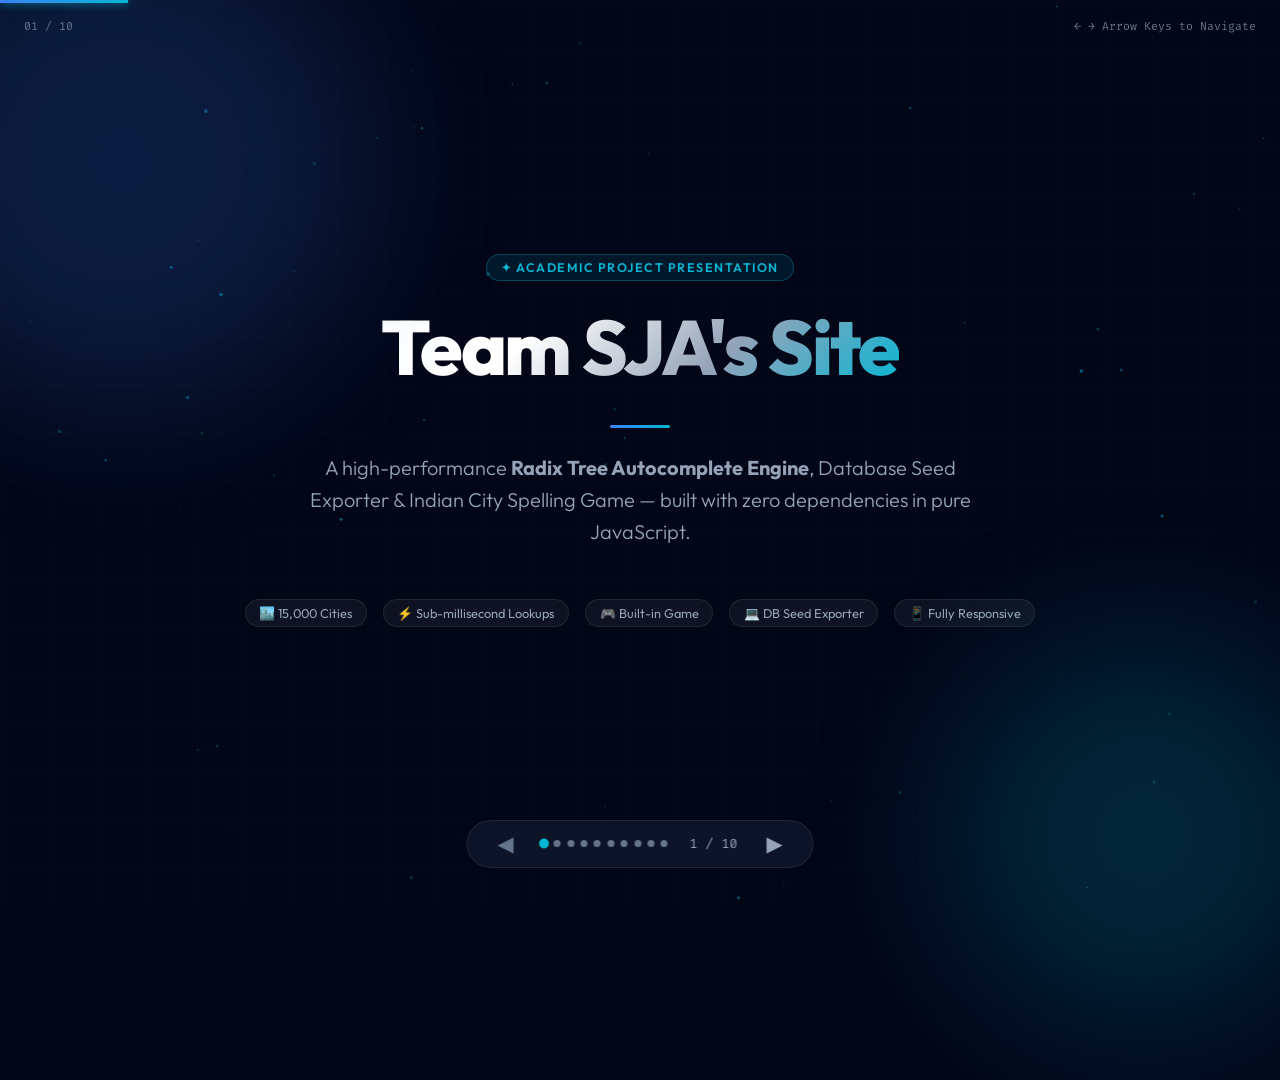
==== presentation.html @ 1df4a92c "add: presentation.html" ====
<!DOCTYPE html>
<html lang="en">
<head>
  <meta charset="UTF-8">
  <meta name="viewport" content="width=device-width, initial-scale=1.0">
  <title>Team SJA's Site — Presentation</title>
  <link href="https://fonts.googleapis.com/css2?family=Outfit:wght@300;400;500;600;700;800&family=Fira+Code:wght@400;500&display=swap" rel="stylesheet">
  <style>
    :root {
      --bg: #020617;
      --surface: rgba(15,23,42,0.8);
      --border: rgba(255,255,255,0.08);
      --cyan: #06b6d4;
      --blue: #3b82f6;
      --purple: #a855f7;
      --green: #10b981;
      --text: #f8fafc;
      --muted: #94a3b8;
      --dim: #64748b;
    }
    *, *::before, *::after { box-sizing: border-box; margin: 0; padding: 0; }

    body {
      background: var(--bg);
      font-family: 'Outfit', sans-serif;
      color: var(--text);
      height: 100vh;
      overflow: hidden;
      user-select: none;
    }

    /* ─── Background grid ─── */
    body::before {
      content: '';
      position: fixed;
      inset: 0;
      background-image:
        linear-gradient(rgba(255,255,255,0.012) 1px, transparent 1px),
        linear-gradient(90deg, rgba(255,255,255,0.012) 1px, transparent 1px);
      background-size: 48px 48px;
      z-index: 0;
      pointer-events: none;
    }

    canvas#bg { position: fixed; inset: 0; z-index: 0; pointer-events: none; }

    /* ─── Slideshow shell ─── */
    .deck {
      position: relative;
      z-index: 1;
      width: 100vw;
      height: 100vh;
      display: flex;
      flex-direction: column;
    }

    /* ─── Slide ─── */
    .slide {
      position: absolute;
      inset: 0;
      display: flex;
      flex-direction: column;
      align-items: center;
      justify-content: center;
      padding: 4rem 5vw 5rem;
      opacity: 0;
      transform: translateX(60px);
      transition: opacity 0.55s cubic-bezier(.4,0,.2,1), transform 0.55s cubic-bezier(.4,0,.2,1);
      pointer-events: none;
    }
    .slide.active {
      opacity: 1;
      transform: translateX(0);
      pointer-events: auto;
    }
    .slide.exit {
      opacity: 0;
      transform: translateX(-60px);
    }

    /* ─── Progress bar ─── */
    .progress-bar {
      position: fixed;
      top: 0; left: 0;
      height: 3px;
      background: linear-gradient(90deg, var(--blue), var(--cyan));
      transition: width 0.4s ease;
      z-index: 99;
      box-shadow: 0 0 8px var(--cyan);
    }

    /* ─── Nav ─── */
    .nav {
      position: fixed;
      bottom: 2rem;
      left: 50%;
      transform: translateX(-50%);
      display: flex;
      align-items: center;
      gap: 1.25rem;
      background: rgba(15,23,42,0.9);
      border: 1px solid var(--border);
      border-radius: 9999px;
      padding: 0.6rem 1.5rem;
      backdrop-filter: blur(12px);
      z-index: 99;
    }

    .nav button {
      background: none;
      border: none;
      color: var(--muted);
      font-size: 1.3rem;
      cursor: pointer;
      transition: color 0.2s, transform 0.15s;
      padding: 0.1rem 0.4rem;
      border-radius: 6px;
    }
    .nav button:hover { color: var(--cyan); transform: scale(1.15); }
    .nav button:disabled { color: var(--dim); cursor: default; transform: none; }

    .slide-counter {
      font-family: 'Fira Code', monospace;
      font-size: 0.82rem;
      color: var(--muted);
      min-width: 52px;
      text-align: center;
    }

    .nav .dot-row {
      display: flex;
      gap: 0.4rem;
      align-items: center;
    }
    .dot {
      width: 7px; height: 7px;
      border-radius: 50%;
      background: var(--dim);
      transition: all 0.3s;
      cursor: pointer;
    }
    .dot.active { background: var(--cyan); transform: scale(1.4); }

    /* ─── Slide keyboard hint ─── */
    .key-hint {
      position: fixed;
      top: 1.2rem;
      right: 1.5rem;
      font-size: 0.72rem;
      color: var(--dim);
      font-family: 'Fira Code', monospace;
      z-index: 99;
    }

    /* ─── Slide number badge ─── */
    .slide-badge {
      position: fixed;
      top: 1.2rem;
      left: 1.5rem;
      font-size: 0.72rem;
      color: var(--dim);
      font-family: 'Fira Code', monospace;
      z-index: 99;
    }

    /* ─────────── SLIDE CONTENT STYLES ─────────── */

    .tag {
      display: inline-flex;
      align-items: center;
      gap: 0.4rem;
      font-size: 0.78rem;
      font-weight: 600;
      text-transform: uppercase;
      letter-spacing: 0.12em;
      color: var(--cyan);
      background: rgba(6,182,212,0.1);
      border: 1px solid rgba(6,182,212,0.3);
      padding: 0.3rem 0.9rem;
      border-radius: 9999px;
      margin-bottom: 1.5rem;
    }

    h1.hero {
      font-size: clamp(2.8rem, 6vw, 5.2rem);
      font-weight: 800;
      text-align: center;
      line-height: 1.1;
      background: linear-gradient(135deg, #fff 30%, var(--muted) 65%, var(--cyan) 100%);
      -webkit-background-clip: text;
      -webkit-text-fill-color: transparent;
      letter-spacing: -0.03em;
      margin-bottom: 1.25rem;
    }

    h2.slide-title {
      font-size: clamp(1.9rem, 4vw, 3rem);
      font-weight: 700;
      text-align: center;
      margin-bottom: 0.6rem;
      background: linear-gradient(135deg, #fff 40%, var(--cyan));
      -webkit-background-clip: text;
      -webkit-text-fill-color: transparent;
    }

    .subtitle {
      font-size: clamp(1rem, 2vw, 1.25rem);
      color: var(--muted);
      text-align: center;
      max-width: 680px;
      line-height: 1.6;
      font-weight: 300;
      margin-bottom: 2.5rem;
    }

    /* ─── Card grid ─── */
    .card-grid {
      display: grid;
      grid-template-columns: repeat(auto-fit, minmax(220px, 1fr));
      gap: 1.25rem;
      width: 100%;
      max-width: 960px;
    }

    .card {
      background: var(--surface);
      border: 1px solid var(--border);
      border-radius: 16px;
      padding: 1.5rem;
      backdrop-filter: blur(12px);
      transition: border-color 0.3s, transform 0.3s;
    }
    .card:hover { border-color: rgba(6,182,212,0.35); transform: translateY(-4px); }

    .card-icon { font-size: 2rem; margin-bottom: 0.75rem; }
    .card h3 { font-size: 1.05rem; font-weight: 600; margin-bottom: 0.4rem; color: var(--text); }
    .card p { font-size: 0.87rem; color: var(--muted); line-height: 1.55; }

    /* ─── Metrics row ─── */
    .metrics-row {
      display: flex;
      gap: 1.25rem;
      flex-wrap: wrap;
      justify-content: center;
      max-width: 900px;
      margin-top: 0.5rem;
    }

    .metric {
      background: var(--surface);
      border: 1px solid var(--border);
      border-radius: 14px;
      padding: 1.2rem 1.75rem;
      text-align: center;
      backdrop-filter: blur(10px);
      min-width: 140px;
    }
    .metric .val {
      font-size: 2rem;
      font-weight: 700;
      background: linear-gradient(135deg, var(--cyan), var(--blue));
      -webkit-background-clip: text;
      -webkit-text-fill-color: transparent;
    }
    .metric .lbl { font-size: 0.8rem; color: var(--muted); margin-top: 0.2rem; }

    /* ─── Code block ─── */
    pre.code-block {
      background: rgba(2,6,23,0.95);
      border: 1px solid rgba(6,182,212,0.2);
      border-radius: 12px;
      padding: 1.5rem 1.75rem;
      font-family: 'Fira Code', monospace;
      font-size: 0.88rem;
      color: #a5f3fc;
      line-height: 1.7;
      text-align: left;
      max-width: 700px;
      width: 100%;
      overflow: hidden;
    }

    /* ─── Comparison table ─── */
    .cmp-table {
      border-collapse: collapse;
      width: 100%;
      max-width: 760px;
      font-size: 0.92rem;
    }
    .cmp-table th, .cmp-table td {
      padding: 0.85rem 1.1rem;
      border-bottom: 1px solid var(--border);
      text-align: left;
    }
    .cmp-table th {
      font-weight: 600;
      color: var(--text);
      background: rgba(15,23,42,0.6);
    }
    .cmp-table td { color: var(--muted); }
    .cmp-table td.good { color: var(--green); font-weight: 600; }
    .cmp-table tr:hover td { background: rgba(255,255,255,0.02); }

    /* ─── Step list ─── */
    .step-list {
      display: flex;
      flex-direction: column;
      gap: 1rem;
      max-width: 720px;
      width: 100%;
      text-align: left;
    }
    .step {
      display: flex;
      gap: 1.1rem;
      align-items: flex-start;
      background: var(--surface);
      border: 1px solid var(--border);
      border-radius: 12px;
      padding: 1rem 1.25rem;
      backdrop-filter: blur(8px);
    }
    .step-num {
      width: 30px; height: 30px;
      background: linear-gradient(135deg, var(--blue), var(--cyan));
      border-radius: 50%;
      display: flex; align-items: center; justify-content: center;
      font-weight: 700; font-size: 0.85rem;
      flex-shrink: 0;
    }
    .step-body h4 { font-size: 0.95rem; font-weight: 600; margin-bottom: 0.2rem; }
    .step-body p { font-size: 0.84rem; color: var(--muted); line-height: 1.5; }

    /* ─── Feature highlight ─── */
    .feature-row {
      display: flex;
      gap: 1.5rem;
      max-width: 980px;
      width: 100%;
      flex-wrap: wrap;
      justify-content: center;
    }
    .feat {
      flex: 1;
      min-width: 200px;
      background: var(--surface);
      border: 1px solid var(--border);
      border-radius: 14px;
      padding: 1.5rem;
      backdrop-filter: blur(10px);
      text-align: left;
      transition: border-color 0.3s;
    }
    .feat:hover { border-color: rgba(168,85,247,0.4); }
    .feat .feat-icon { font-size: 1.75rem; margin-bottom: 0.6rem; }
    .feat h3 { font-size: 1rem; font-weight: 600; margin-bottom: 0.5rem; color: var(--cyan); }
    .feat ul { list-style: none; padding: 0; }
    .feat ul li { font-size: 0.84rem; color: var(--muted); padding: 0.2rem 0; }
    .feat ul li::before { content: '→ '; color: var(--cyan); }

    /* ─── Thank you slide ─── */
    .glow-circle {
      position: absolute;
      border-radius: 50%;
      filter: blur(80px);
      opacity: 0.18;
      pointer-events: none;
    }

    .link-badge {
      display: inline-flex;
      align-items: center;
      gap: 0.6rem;
      background: rgba(6,182,212,0.1);
      border: 1px solid rgba(6,182,212,0.4);
      border-radius: 9999px;
      padding: 0.5rem 1.25rem;
      font-family: 'Fira Code', monospace;
      font-size: 0.9rem;
      color: var(--cyan);
      margin-top: 0.5rem;
      text-decoration: none;
      transition: background 0.2s;
    }
    .link-badge:hover { background: rgba(6,182,212,0.2); }

    .divider {
      width: 60px;
      height: 3px;
      background: linear-gradient(90deg, var(--blue), var(--cyan));
      border-radius: 9999px;
      margin: 1rem auto 1.5rem;
    }

    .pill {
      display: inline-flex;
      align-items: center;
      gap: 0.4rem;
      background: rgba(255,255,255,0.05);
      border: 1px solid var(--border);
      border-radius: 9999px;
      padding: 0.3rem 0.85rem;
      font-size: 0.8rem;
      color: var(--muted);
      margin: 0.2rem;
    }

    /* ─── Trie visual ─── */
    .trie-compare {
      display: grid;
      grid-template-columns: 1fr 1fr;
      gap: 1.5rem;
      max-width: 820px;
      width: 100%;
    }
    .trie-box {
      background: var(--surface);
      border: 1px solid var(--border);
      border-radius: 14px;
      padding: 1.25rem;
      font-family: 'Fira Code', monospace;
      font-size: 0.8rem;
      color: var(--muted);
      line-height: 1.8;
    }
    .trie-box.radix { border-color: rgba(6,182,212,0.35); }
    .trie-box h4 { font-family: 'Outfit', sans-serif; font-size: 0.88rem; font-weight: 600; color: var(--text); margin-bottom: 0.6rem; display: flex; align-items: center; gap: 0.5rem; }
    .badge-red { background: rgba(239,68,68,0.15); color: #f87171; border: 1px solid rgba(239,68,68,0.3); border-radius: 6px; padding: 0.1rem 0.5rem; font-size: 0.72rem; }
    .badge-green { background: rgba(16,185,129,0.15); color: #34d399; border: 1px solid rgba(16,185,129,0.3); border-radius: 6px; padding: 0.1rem 0.5rem; font-size: 0.72rem; }

    @media (max-width: 640px) {
      .trie-compare { grid-template-columns: 1fr; }
      .card-grid { grid-template-columns: 1fr; }
    }
  </style>
</head>
<body>

<canvas id="bg"></canvas>
<div class="progress-bar" id="progress"></div>
<div class="slide-badge" id="slideBadge">01 / 10</div>
<div class="key-hint">← → Arrow Keys to Navigate</div>

<div class="deck" id="deck">

  <!-- ══════════════════════ SLIDE 1: TITLE ══════════════════════ -->
  <div class="slide active" id="s1">
    <div class="glow-circle" style="width:500px;height:500px;background:var(--blue);top:-10%;left:-10%;"></div>
    <div class="glow-circle" style="width:400px;height:400px;background:var(--cyan);bottom:-15%;right:-5%;"></div>
    <div class="tag">✦ Academic Project Presentation</div>
    <h1 class="hero">Team SJA's Site</h1>
    <div class="divider"></div>
    <p class="subtitle">A high-performance <strong>Radix Tree Autocomplete Engine</strong>, Database Seed Exporter & Indian City Spelling Game — built with zero dependencies in pure JavaScript.</p>
    <div style="display:flex;gap:0.6rem;flex-wrap:wrap;justify-content:center;margin-top:0.5rem;">
      <span class="pill">🏙️ 15,000 Cities</span>
      <span class="pill">⚡ Sub-millisecond Lookups</span>
      <span class="pill">🎮 Built-in Game</span>
      <span class="pill">💻 DB Seed Exporter</span>
      <span class="pill">📱 Fully Responsive</span>
    </div>
  </div>

  <!-- ══════════════════════ SLIDE 2: OVERVIEW ══════════════════════ -->
  <div class="slide" id="s2">
    <div class="tag">📋 Overview</div>
    <h2 class="slide-title">What is Team SJA's Site?</h2>
    <p class="subtitle">A multi-purpose developer hub combining a search engine, a utility tool, and a game — all powered by the same Radix Tree data structure.</p>
    <div class="card-grid">
      <div class="card">
        <div class="card-icon">🔍</div>
        <h3>Autocomplete Engine</h3>
        <p>Instantly search 15,000 Indian cities using a custom Radix Tree with a live interactive visualizer.</p>
      </div>
      <div class="card">
        <div class="card-icon">💻</div>
        <h3>Database Seed Exporter</h3>
        <p>Generate ready-to-use JSON, SQL (PostgreSQL/MySQL), or CSV database seed files in seconds.</p>
      </div>
      <div class="card">
        <div class="card-icon">🎮</div>
        <h3>Geoguess Spelling Game</h3>
        <p>Unscramble Indian city names with clue reveals, autocomplete hints, and persistent scoring.</p>
      </div>
      <div class="card">
        <div class="card-icon">📊</div>
        <h3>Live Benchmarks</h3>
        <p>Real-time lookup speed metrics, 10,000-query stress tests, and Radix vs Standard Trie comparisons.</p>
      </div>
    </div>
  </div>

  <!-- ══════════════════════ SLIDE 3: RADIX TREE ══════════════════════ -->
  <div class="slide" id="s3">
    <div class="tag">🧠 Core Technology</div>
    <h2 class="slide-title">What is a Radix Tree?</h2>
    <p class="subtitle">A <strong>Radix Tree</strong> (Compressed Trie) stores strings by merging chains of single-child nodes into compact edge labels — dramatically reducing memory and improving cache performance.</p>
    <div class="trie-compare">
      <div class="trie-box">
        <h4>Standard Trie <span class="badge-red">Uncompressed</span></h4>
        root → m → u → m → [end]<br>
        &nbsp;&nbsp;&nbsp;&nbsp;&nbsp;&nbsp;&nbsp;&nbsp;&nbsp;&nbsp;&nbsp;&nbsp;&nbsp;&nbsp;→ b → a → i → [end]<br>
        &nbsp;&nbsp;&nbsp;&nbsp;&nbsp;&nbsp;&nbsp;&nbsp;&nbsp;&nbsp;&nbsp;&nbsp;&nbsp;&nbsp;→ b → l → e → [end]<br><br>
        <span style="color:#f87171;">⚠ 12 nodes for 3 words</span>
      </div>
      <div class="trie-box radix">
        <h4>Radix Tree <span class="badge-green">Compressed</span></h4>
        root → "mum" → [end]<br>
        &nbsp;&nbsp;&nbsp;&nbsp;&nbsp;&nbsp;&nbsp;&nbsp;&nbsp;&nbsp;&nbsp;→ "bai" → [end]<br>
        &nbsp;&nbsp;&nbsp;&nbsp;&nbsp;&nbsp;&nbsp;&nbsp;&nbsp;&nbsp;&nbsp;→ "ble" → [end]<br><br>
        <span style="color:#34d399;">✅ 4 nodes — 70% fewer!</span>
      </div>
    </div>
    <p style="font-size:0.85rem;color:var(--dim);margin-top:1.25rem;">Search complexity remains O(L) — same speed, far less memory.</p>
  </div>

  <!-- ══════════════════════ SLIDE 4: ENGINE TAB ══════════════════════ -->
  <div class="slide" id="s4">
    <div class="tag">🔍 Tab 1</div>
    <h2 class="slide-title">Autocomplete Engine</h2>
    <p class="subtitle">Type a prefix and instantly get matching Indian cities — with a live animated tree showing exactly how the search traverses the Radix Tree.</p>
    <div class="feature-row">
      <div class="feat">
        <div class="feat-icon">⚡</div>
        <h3>Instant Search</h3>
        <ul>
          <li>15,000 city dataset</li>
          <li>Sub-millisecond DFS lookups</li>
          <li>Top 10 suggestions shown</li>
          <li>Prefix highlighting in results</li>
        </ul>
      </div>
      <div class="feat">
        <div class="feat-icon">📈</div>
        <h3>Benchmarking</h3>
        <ul>
          <li>Live speed bar (5ms limit)</li>
          <li>Exact microsecond timing</li>
          <li>10,000-query stress test</li>
          <li>ops/second throughput</li>
        </ul>
      </div>
      <div class="feat">
        <div class="feat-icon">🌿</div>
        <h3>Tree Visualizer</h3>
        <ul>
          <li>Drag & zoom SVG canvas</li>
          <li>Playground: insert words live</li>
          <li>Search: trace query path</li>
          <li>Animated edge compression</li>
        </ul>
      </div>
    </div>
  </div>

  <!-- ══════════════════════ SLIDE 5: EXPORTER ══════════════════════ -->
  <div class="slide" id="s5">
    <div class="tag">💻 Tab 2</div>
    <h2 class="slide-title">Database Seed Exporter</h2>
    <p class="subtitle">A developer utility to generate production-ready database seeding scripts for Indian city data — filter, format, and export in seconds.</p>
    <div class="step-list">
      <div class="step">
        <div class="step-num">1</div>
        <div class="step-body">
          <h4>Search & Add Cities</h4>
          <p>Use the autocomplete search to manually add specific cities to your seed basket.</p>
        </div>
      </div>
      <div class="step">
        <div class="step-num">2</div>
        <div class="step-body">
          <h4>Apply Filters</h4>
          <p>Filter by State (e.g. Maharashtra) or naming suffix (e.g. cities ending in <code style="color:var(--cyan)">pur</code>, <code style="color:var(--cyan)">abad</code>).</p>
        </div>
      </div>
      <div class="step">
        <div class="step-num">3</div>
        <div class="step-body">
          <h4>Choose Output Format</h4>
          <p>Pick from JSON Array, PostgreSQL INSERT, MySQL INSERT, or CSV — with schema auto-generated.</p>
        </div>
      </div>
      <div class="step">
        <div class="step-num">4</div>
        <div class="step-body">
          <h4>Copy or Download</h4>
          <p>One-click copy to clipboard or download as a file — ready to paste into your project.</p>
        </div>
      </div>
    </div>
  </div>

  <!-- ══════════════════════ SLIDE 6: GAME ══════════════════════ -->
  <div class="slide" id="s6">
    <div class="tag">🎮 Tab 3</div>
    <h2 class="slide-title">Geoguess Spelling Game</h2>
    <p class="subtitle">An interactive game where players unscramble the names of Indian cities — with progressive clues, autocomplete assistance, and streak-based scoring.</p>
    <div class="card-grid" style="max-width:780px;">
      <div class="card" style="border-color:rgba(168,85,247,0.35);">
        <div class="card-icon">🔀</div>
        <h3>Scrambled City Name</h3>
        <p>A random Indian city name is shown in scrambled letters. Figure out what city it is!</p>
      </div>
      <div class="card" style="border-color:rgba(168,85,247,0.35);">
        <div class="card-icon">💡</div>
        <h3>Progressive Clues</h3>
        <p>Reveal clues one at a time: word length → third letter → last letter. Each clue costs points.</p>
      </div>
      <div class="card" style="border-color:rgba(168,85,247,0.35);">
        <div class="card-icon">🔍</div>
        <h3>Autocomplete Hints</h3>
        <p>Use the search box to find valid city names as spelling hints from the 15,000 city database.</p>
      </div>
      <div class="card" style="border-color:rgba(168,85,247,0.35);">
        <div class="card-icon">🏆</div>
        <h3>Persistent Scoring</h3>
        <p>Score, streak & best streak saved locally — come back to beat your own record!</p>
      </div>
    </div>
  </div>

  <!-- ══════════════════════ SLIDE 7: METRICS ══════════════════════ -->
  <div class="slide" id="s7">
    <div class="tag">📊 Performance Metrics</div>
    <h2 class="slide-title">By the Numbers</h2>
    <p class="subtitle">Real performance benchmarks from the live engine running in the browser.</p>
    <div class="metrics-row">
      <div class="metric"><div class="val">15,000</div><div class="lbl">Indian Cities</div></div>
      <div class="metric"><div class="val">&lt; 1ms</div><div class="lbl">Avg Lookup Speed</div></div>
      <div class="metric"><div class="val">~70%</div><div class="lbl">Node Reduction</div></div>
      <div class="metric"><div class="val">500K+</div><div class="lbl">Ops / Second</div></div>
      <div class="metric"><div class="val">0</div><div class="lbl">Dependencies</div></div>
    </div>
    <div style="margin-top:2rem;width:100%;max-width:760px;">
      <table class="cmp-table">
        <thead>
          <tr><th>Metric</th><th>Standard Trie</th><th>Radix Tree</th><th>Improvement</th></tr>
        </thead>
        <tbody>
          <tr><td>Total Nodes</td><td>~95,000</td><td>~28,000</td><td class="good">70% fewer</td></tr>
          <tr><td>Search Complexity</td><td>O(L) — char steps</td><td>O(L) — edge steps</td><td class="good">Higher cache locality</td></tr>
          <tr><td>Memory Layout</td><td>Sparse char maps</td><td>Compressed edges</td><td class="good">~3× compaction</td></tr>
        </tbody>
      </table>
    </div>
  </div>

  <!-- ══════════════════════ SLIDE 8: DATASET ══════════════════════ -->
  <div class="slide" id="s8">
    <div class="tag">🗄️ Dataset Pipeline</div>
    <h2 class="slide-title">How the City Database Was Built</h2>
    <p class="subtitle">The 15,000-city dataset was prepared from the raw <strong>GeoNames</strong> geographical database for India.</p>
    <div class="step-list">
      <div class="step">
        <div class="step-num">1</div>
        <div class="step-body">
          <h4>Download & Extract</h4>
          <p>Fetched <code style="color:var(--cyan)">IN.zip</code> from GeoNames containing all Indian geographical features in <code style="color:var(--cyan)">IN.txt</code>.</p>
        </div>
      </div>
      <div class="step">
        <div class="step-num">2</div>
        <div class="step-body">
          <h4>Populated Place Filtering</h4>
          <p>Kept only Class <code style="color:var(--cyan)">P</code> records (cities & towns). Removed lakes, monuments, and administrative regions.</p>
        </div>
      </div>
      <div class="step">
        <div class="step-num">3</div>
        <div class="step-body">
          <h4>Heuristic Sorting</h4>
          <p>Prioritized state and national capitals first, then sorted remaining cities by descending census population.</p>
        </div>
      </div>
      <div class="step">
        <div class="step-num">4</div>
        <div class="step-body">
          <h4>Clean & Deduplicate</h4>
          <p>Normalized to lowercase, collapsed spaces, removed punctuation, extracted top 15,000 unique city names.</p>
        </div>
      </div>
    </div>
  </div>

  <!-- ══════════════════════ SLIDE 9: TECH STACK ══════════════════════ -->
  <div class="slide" id="s9">
    <div class="tag">🛠️ Tech Stack</div>
    <h2 class="slide-title">Built With Zero Dependencies</h2>
    <p class="subtitle">The entire site runs on pure browser-native technologies — no frameworks, no build tools, no libraries.</p>
    <pre class="code-block">team-sja/
├── index.html    ← Structure: 3-tab SPA layout
├── index.css     ← Glassmorphism dark UI, responsive
├── app.js        ← All logic: autocomplete, game, exporter
│                    Web Audio synthesizer, canvas particles
│                    SVG tree renderer, benchmark engine
├── trie.js       ← RadixTrie + StandardTrie implementations
│                    insert(), search(), autocomplete()
│                    exportToJSON(), exportSubtreeToJSON()
└── cities.js     ← 15,000 GeoNames Indian cities (208 KB)</pre>
    <div style="display:flex;gap:0.6rem;flex-wrap:wrap;justify-content:center;margin-top:1.25rem;">
      <span class="pill">HTML5 Semantic</span>
      <span class="pill">Vanilla CSS</span>
      <span class="pill">ES6+ JavaScript</span>
      <span class="pill">Web Audio API</span>
      <span class="pill">Canvas API</span>
      <span class="pill">SVG DOM</span>
      <span class="pill">localStorage</span>
      <span class="pill">GitHub Pages</span>
    </div>
  </div>

  <!-- ══════════════════════ SLIDE 10: THANK YOU ══════════════════════ -->
  <div class="slide" id="s10">
    <div class="glow-circle" style="width:500px;height:500px;background:var(--purple);top:-15%;right:-10%;"></div>
    <div class="glow-circle" style="width:400px;height:400px;background:var(--cyan);bottom:-20%;left:-5%;"></div>
    <div class="tag">🎉 Thank You</div>
    <h1 class="hero" style="font-size:clamp(2.2rem,5vw,4rem);">Team SJA's Site</h1>
    <div class="divider"></div>
    <p class="subtitle">Built with ❤️ using pure JavaScript — no frameworks, no dependencies, just raw data structures and browser APIs.</p>
    <a class="link-badge" href="https://iamhardikarora321-wq.github.io/team-sja" target="_blank">
      🌐 iamhardikarora321-wq.github.io/team-sja
    </a>
    <div style="margin-top:2rem;display:flex;gap:0.6rem;flex-wrap:wrap;justify-content:center;">
      <span class="pill">👥 Team SJA</span>
      <span class="pill">🏙️ 15,000 Indian Cities</span>
      <span class="pill">⚡ Radix Tree Engine</span>
      <span class="pill">🎮 Spelling Game</span>
      <span class="pill">💻 DB Seed Exporter</span>
    </div>
    <p style="margin-top:2rem;font-size:0.82rem;color:var(--dim);">Press ← to go back · Press F for fullscreen</p>
  </div>

</div>

<!-- ─── Navigation ─── -->
<div class="nav">
  <button id="prevBtn" onclick="changeSlide(-1)" disabled>◀</button>
  <div class="dot-row" id="dots"></div>
  <span class="slide-counter" id="counter">1 / 10</span>
  <button id="nextBtn" onclick="changeSlide(1)">▶</button>
</div>

<script>
  const TOTAL = 10;
  let current = 0;

  const slides = document.querySelectorAll('.slide');
  const progress = document.getElementById('progress');
  const counter = document.getElementById('counter');
  const badge = document.getElementById('slideBadge');
  const dotsContainer = document.getElementById('dots');
  const prevBtn = document.getElementById('prevBtn');
  const nextBtn = document.getElementById('nextBtn');

  // Build dots
  for (let i = 0; i < TOTAL; i++) {
    const d = document.createElement('div');
    d.className = 'dot' + (i === 0 ? ' active' : '');
    d.onclick = () => goTo(i);
    dotsContainer.appendChild(d);
  }

  function goTo(n) {
    if (n < 0 || n >= TOTAL || n === current) return;
    slides[current].classList.remove('active');
    slides[current].classList.add('exit');
    setTimeout(() => slides[current - (n > current ? 0 : 0)].classList.remove('exit'), 600);

    const prev = current;
    current = n;
    slides[prev].classList.remove('active');
    setTimeout(() => slides[prev].classList.remove('exit'), 600);
    slides[current].classList.add('active');

    updateUI();
  }

  function changeSlide(dir) { goTo(current + dir); }

  function updateUI() {
    const pct = ((current + 1) / TOTAL) * 100;
    progress.style.width = pct + '%';
    counter.textContent = `${current + 1} / ${TOTAL}`;
    badge.textContent = String(current + 1).padStart(2, '0') + ' / ' + String(TOTAL).padStart(2, '0');
    prevBtn.disabled = current === 0;
    nextBtn.disabled = current === TOTAL - 1;
    document.querySelectorAll('.dot').forEach((d, i) => d.classList.toggle('active', i === current));
  }

  // Keyboard navigation
  document.addEventListener('keydown', e => {
    if (e.key === 'ArrowRight' || e.key === 'ArrowDown' || e.key === ' ') { e.preventDefault(); changeSlide(1); }
    if (e.key === 'ArrowLeft' || e.key === 'ArrowUp') { e.preventDefault(); changeSlide(-1); }
    if (e.key === 'f' || e.key === 'F') document.documentElement.requestFullscreen?.();
    if (e.key === 'Home') goTo(0);
    if (e.key === 'End') goTo(TOTAL - 1);
  });

  // Touch/swipe
  let touchX = 0;
  document.addEventListener('touchstart', e => { touchX = e.touches[0].clientX; });
  document.addEventListener('touchend', e => {
    const dx = e.changedTouches[0].clientX - touchX;
    if (Math.abs(dx) > 50) changeSlide(dx < 0 ? 1 : -1);
  });

  updateUI();

  // ─── Particle canvas ───
  const canvas = document.getElementById('bg');
  const ctx = canvas.getContext('2d');
  let W, H, pts = [];

  function resize() {
    W = canvas.width = window.innerWidth;
    H = canvas.height = window.innerHeight;
  }
  resize();
  window.addEventListener('resize', resize);

  for (let i = 0; i < 60; i++) {
    pts.push({
      x: Math.random() * W, y: Math.random() * H,
      vx: (Math.random() - 0.5) * 0.3,
      vy: (Math.random() - 0.5) * 0.3,
      r: Math.random() * 1.5 + 0.4,
      a: Math.random() * 0.4 + 0.1
    });
  }

  function draw() {
    ctx.clearRect(0, 0, W, H);
    pts.forEach(p => {
      p.x += p.vx; p.y += p.vy;
      if (p.x < 0) p.x = W; if (p.x > W) p.x = 0;
      if (p.y < 0) p.y = H; if (p.y > H) p.y = 0;
      ctx.beginPath();
      ctx.arc(p.x, p.y, p.r, 0, Math.PI * 2);
      ctx.fillStyle = `rgba(6,182,212,${p.a})`;
      ctx.fill();
    });
    // Draw faint connection lines between nearby particles
    for (let i = 0; i < pts.length; i++) {
      for (let j = i + 1; j < pts.length; j++) {
        const dx = pts[i].x - pts[j].x, dy = pts[i].y - pts[j].y;
        const dist = Math.sqrt(dx * dx + dy * dy);
        if (dist < 120) {
          ctx.beginPath();
          ctx.moveTo(pts[i].x, pts[i].y);
          ctx.lineTo(pts[j].x, pts[j].y);
          ctx.strokeStyle = `rgba(6,182,212,${0.06 * (1 - dist / 120)})`;
          ctx.lineWidth = 0.6;
          ctx.stroke();
        }
      }
    }
    requestAnimationFrame(draw);
  }
  draw();
</script>
</body>
</html>
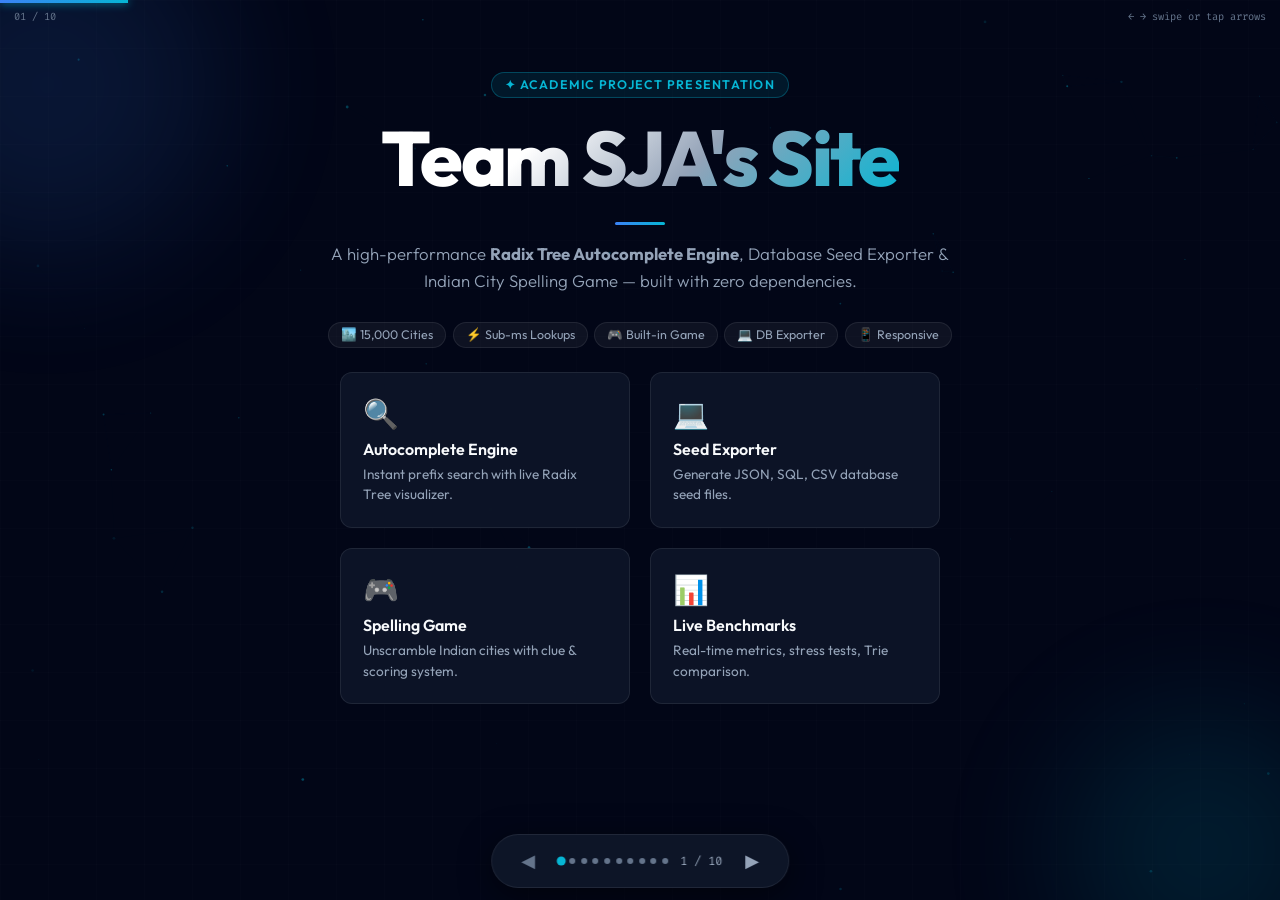
==== commit 84148527: "update: presentation.html with mobile responsiveness" ====
--- a/presentation.html
+++ b/presentation.html
@@ -2,13 +2,15 @@
 <html lang="en">
 <head>
   <meta charset="UTF-8">
-  <meta name="viewport" content="width=device-width, initial-scale=1.0">
+  <meta name="viewport" content="width=device-width, initial-scale=1.0, viewport-fit=cover">
+  <meta name="theme-color" content="#020617">
   <title>Team SJA's Site — Presentation</title>
   <link href="https://fonts.googleapis.com/css2?family=Outfit:wght@300;400;500;600;700;800&family=Fira+Code:wght@400;500&display=swap" rel="stylesheet">
   <style>
     :root {
       --bg: #020617;
-      --surface: rgba(15,23,42,0.8);
+      --surface: rgba(15,23,42,0.85);
+      --surface2: rgba(30,41,59,0.9);
       --border: rgba(255,255,255,0.08);
       --cyan: #06b6d4;
       --blue: #3b82f6;
@@ -20,16 +22,18 @@
     }
     *, *::before, *::after { box-sizing: border-box; margin: 0; padding: 0; }
 
+    html, body {
+      height: 100%;
+      overflow: hidden;
+      touch-action: pan-y;
+    }
+
     body {
       background: var(--bg);
       font-family: 'Outfit', sans-serif;
       color: var(--text);
-      height: 100vh;
-      overflow: hidden;
-      user-select: none;
-    }
-
-    /* ─── Background grid ─── */
+    }
+
     body::before {
       content: '';
       position: fixed;
@@ -44,29 +48,58 @@
 
     canvas#bg { position: fixed; inset: 0; z-index: 0; pointer-events: none; }
 
-    /* ─── Slideshow shell ─── */
+    /* ── Progress bar ── */
+    .progress-bar {
+      position: fixed;
+      top: 0; left: 0;
+      height: 3px;
+      background: linear-gradient(90deg, var(--blue), var(--cyan));
+      transition: width 0.4s ease;
+      z-index: 200;
+      box-shadow: 0 0 8px var(--cyan);
+    }
+
+    /* ── Slide counter ── */
+    .slide-badge {
+      position: fixed;
+      top: 10px; left: 14px;
+      font-size: 0.65rem;
+      color: var(--dim);
+      font-family: 'Fira Code', monospace;
+      z-index: 200;
+    }
+    .key-hint {
+      position: fixed;
+      top: 10px; right: 14px;
+      font-size: 0.65rem;
+      color: var(--dim);
+      font-family: 'Fira Code', monospace;
+      z-index: 200;
+    }
+    @media (max-width: 500px) { .key-hint { display: none; } }
+
+    /* ── Deck & Slides ── */
     .deck {
       position: relative;
       z-index: 1;
       width: 100vw;
       height: 100vh;
-      display: flex;
-      flex-direction: column;
-    }
-
-    /* ─── Slide ─── */
+    }
+
     .slide {
       position: absolute;
       inset: 0;
       display: flex;
       flex-direction: column;
       align-items: center;
-      justify-content: center;
-      padding: 4rem 5vw 5rem;
+      justify-content: flex-start;
+      padding: clamp(3rem, 8vh, 5rem) clamp(1rem, 5vw, 4rem) clamp(4rem, 9vh, 6rem);
+      overflow-y: auto;
       opacity: 0;
       transform: translateX(60px);
-      transition: opacity 0.55s cubic-bezier(.4,0,.2,1), transform 0.55s cubic-bezier(.4,0,.2,1);
+      transition: opacity 0.5s cubic-bezier(.4,0,.2,1), transform 0.5s cubic-bezier(.4,0,.2,1);
       pointer-events: none;
+      -webkit-overflow-scrolling: touch;
     }
     .slide.active {
       opacity: 1;
@@ -76,361 +109,322 @@
     .slide.exit {
       opacity: 0;
       transform: translateX(-60px);
-    }
-
-    /* ─── Progress bar ─── */
-    .progress-bar {
-      position: fixed;
-      top: 0; left: 0;
-      height: 3px;
-      background: linear-gradient(90deg, var(--blue), var(--cyan));
-      transition: width 0.4s ease;
-      z-index: 99;
-      box-shadow: 0 0 8px var(--cyan);
-    }
-
-    /* ─── Nav ─── */
+      pointer-events: none;
+    }
+
+    /* ── Nav ── */
     .nav {
       position: fixed;
-      bottom: 2rem;
+      bottom: env(safe-area-inset-bottom, 1rem);
+      bottom: max(env(safe-area-inset-bottom), 12px);
       left: 50%;
       transform: translateX(-50%);
       display: flex;
       align-items: center;
-      gap: 1.25rem;
-      background: rgba(15,23,42,0.9);
+      gap: 0.75rem;
+      background: rgba(15,23,42,0.92);
       border: 1px solid var(--border);
       border-radius: 9999px;
-      padding: 0.6rem 1.5rem;
-      backdrop-filter: blur(12px);
-      z-index: 99;
-    }
-
+      padding: 0.5rem 1.1rem;
+      backdrop-filter: blur(16px);
+      z-index: 200;
+      box-shadow: 0 8px 32px rgba(0,0,0,0.5);
+    }
     .nav button {
       background: none;
       border: none;
       color: var(--muted);
-      font-size: 1.3rem;
+      font-size: 1.1rem;
       cursor: pointer;
+      padding: 0.25rem 0.5rem;
+      border-radius: 6px;
       transition: color 0.2s, transform 0.15s;
-      padding: 0.1rem 0.4rem;
-      border-radius: 6px;
+      min-width: 36px; min-height: 36px;
     }
     .nav button:hover { color: var(--cyan); transform: scale(1.15); }
-    .nav button:disabled { color: var(--dim); cursor: default; transform: none; }
-
+    .nav button:disabled { color: var(--dim); transform: none; }
     .slide-counter {
       font-family: 'Fira Code', monospace;
-      font-size: 0.82rem;
+      font-size: 0.75rem;
       color: var(--muted);
-      min-width: 52px;
+      min-width: 40px;
       text-align: center;
     }
-
-    .nav .dot-row {
-      display: flex;
-      gap: 0.4rem;
-      align-items: center;
-    }
+    .dot-row { display: flex; gap: 0.35rem; align-items: center; }
     .dot {
-      width: 7px; height: 7px;
+      width: 6px; height: 6px;
       border-radius: 50%;
       background: var(--dim);
       transition: all 0.3s;
       cursor: pointer;
     }
-    .dot.active { background: var(--cyan); transform: scale(1.4); }
-
-    /* ─── Slide keyboard hint ─── */
-    .key-hint {
-      position: fixed;
-      top: 1.2rem;
-      right: 1.5rem;
-      font-size: 0.72rem;
-      color: var(--dim);
-      font-family: 'Fira Code', monospace;
-      z-index: 99;
-    }
-
-    /* ─── Slide number badge ─── */
-    .slide-badge {
-      position: fixed;
-      top: 1.2rem;
-      left: 1.5rem;
-      font-size: 0.72rem;
-      color: var(--dim);
-      font-family: 'Fira Code', monospace;
-      z-index: 99;
-    }
-
-    /* ─────────── SLIDE CONTENT STYLES ─────────── */
+    .dot.active { background: var(--cyan); transform: scale(1.5); }
+    @media (max-width: 420px) { .dot { display: none; } .dot:nth-child(-n+5) { display: block; } }
+
+    /* ────────── CONTENT ELEMENTS ────────── */
 
     .tag {
       display: inline-flex;
       align-items: center;
       gap: 0.4rem;
-      font-size: 0.78rem;
+      font-size: clamp(0.6rem, 1.8vw, 0.78rem);
       font-weight: 600;
       text-transform: uppercase;
-      letter-spacing: 0.12em;
+      letter-spacing: 0.1em;
       color: var(--cyan);
       background: rgba(6,182,212,0.1);
       border: 1px solid rgba(6,182,212,0.3);
-      padding: 0.3rem 0.9rem;
+      padding: 0.28rem 0.85rem;
       border-radius: 9999px;
-      margin-bottom: 1.5rem;
+      margin-bottom: clamp(0.6rem, 2vh, 1.25rem);
+      flex-shrink: 0;
     }
 
     h1.hero {
-      font-size: clamp(2.8rem, 6vw, 5.2rem);
+      font-size: clamp(1.8rem, 6vw, 5rem);
       font-weight: 800;
       text-align: center;
       line-height: 1.1;
-      background: linear-gradient(135deg, #fff 30%, var(--muted) 65%, var(--cyan) 100%);
+      background: linear-gradient(135deg, #fff 30%, var(--muted) 60%, var(--cyan) 100%);
       -webkit-background-clip: text;
       -webkit-text-fill-color: transparent;
       letter-spacing: -0.03em;
-      margin-bottom: 1.25rem;
+      margin-bottom: clamp(0.5rem, 1.5vh, 1rem);
     }
 
     h2.slide-title {
-      font-size: clamp(1.9rem, 4vw, 3rem);
+      font-size: clamp(1.3rem, 4.5vw, 3rem);
       font-weight: 700;
       text-align: center;
-      margin-bottom: 0.6rem;
+      margin-bottom: 0.4rem;
       background: linear-gradient(135deg, #fff 40%, var(--cyan));
       -webkit-background-clip: text;
       -webkit-text-fill-color: transparent;
     }
 
     .subtitle {
-      font-size: clamp(1rem, 2vw, 1.25rem);
+      font-size: clamp(0.8rem, 2.2vw, 1.05rem);
       color: var(--muted);
       text-align: center;
-      max-width: 680px;
+      max-width: 640px;
       line-height: 1.6;
       font-weight: 300;
-      margin-bottom: 2.5rem;
-    }
-
-    /* ─── Card grid ─── */
+      margin-bottom: clamp(1rem, 3vh, 2rem);
+    }
+
+    .divider {
+      width: 50px; height: 3px;
+      background: linear-gradient(90deg, var(--blue), var(--cyan));
+      border-radius: 9999px;
+      margin: 0.5rem auto 1rem;
+      flex-shrink: 0;
+    }
+
+    /* ── Card grid ── */
     .card-grid {
       display: grid;
-      grid-template-columns: repeat(auto-fit, minmax(220px, 1fr));
-      gap: 1.25rem;
+      grid-template-columns: repeat(2, 1fr);
+      gap: clamp(0.6rem, 2vw, 1.25rem);
       width: 100%;
-      max-width: 960px;
+      max-width: 900px;
+    }
+    @media (max-width: 500px) {
+      .card-grid { grid-template-columns: 1fr; }
     }
 
     .card {
       background: var(--surface);
       border: 1px solid var(--border);
-      border-radius: 16px;
-      padding: 1.5rem;
+      border-radius: 12px;
+      padding: clamp(0.8rem, 2vw, 1.4rem);
       backdrop-filter: blur(12px);
-      transition: border-color 0.3s, transform 0.3s;
-    }
-    .card:hover { border-color: rgba(6,182,212,0.35); transform: translateY(-4px); }
-
-    .card-icon { font-size: 2rem; margin-bottom: 0.75rem; }
-    .card h3 { font-size: 1.05rem; font-weight: 600; margin-bottom: 0.4rem; color: var(--text); }
-    .card p { font-size: 0.87rem; color: var(--muted); line-height: 1.55; }
-
-    /* ─── Metrics row ─── */
+      transition: border-color 0.3s;
+    }
+    .card:hover { border-color: rgba(6,182,212,0.35); }
+    .card-icon { font-size: clamp(1.2rem, 3vw, 1.8rem); margin-bottom: 0.5rem; }
+    .card h3 { font-size: clamp(0.8rem, 2vw, 1rem); font-weight: 600; margin-bottom: 0.3rem; }
+    .card p { font-size: clamp(0.72rem, 1.6vw, 0.85rem); color: var(--muted); line-height: 1.5; }
+
+    /* ── Metrics ── */
     .metrics-row {
-      display: flex;
-      gap: 1.25rem;
-      flex-wrap: wrap;
-      justify-content: center;
-      max-width: 900px;
-      margin-top: 0.5rem;
-    }
-
+      display: grid;
+      grid-template-columns: repeat(auto-fit, minmax(90px, 1fr));
+      gap: clamp(0.5rem, 1.5vw, 1rem);
+      width: 100%;
+      max-width: 820px;
+    }
     .metric {
       background: var(--surface);
       border: 1px solid var(--border);
-      border-radius: 14px;
-      padding: 1.2rem 1.75rem;
+      border-radius: 12px;
+      padding: clamp(0.7rem, 2vw, 1.2rem);
       text-align: center;
-      backdrop-filter: blur(10px);
-      min-width: 140px;
     }
     .metric .val {
-      font-size: 2rem;
+      font-size: clamp(1.1rem, 3.5vw, 2rem);
       font-weight: 700;
       background: linear-gradient(135deg, var(--cyan), var(--blue));
       -webkit-background-clip: text;
       -webkit-text-fill-color: transparent;
     }
-    .metric .lbl { font-size: 0.8rem; color: var(--muted); margin-top: 0.2rem; }
-
-    /* ─── Code block ─── */
+    .metric .lbl { font-size: clamp(0.62rem, 1.5vw, 0.78rem); color: var(--muted); margin-top: 0.2rem; }
+
+    /* ── Code block ── */
     pre.code-block {
       background: rgba(2,6,23,0.95);
       border: 1px solid rgba(6,182,212,0.2);
-      border-radius: 12px;
-      padding: 1.5rem 1.75rem;
+      border-radius: 10px;
+      padding: clamp(0.8rem, 2vw, 1.4rem);
       font-family: 'Fira Code', monospace;
-      font-size: 0.88rem;
+      font-size: clamp(0.6rem, 1.8vw, 0.85rem);
       color: #a5f3fc;
-      line-height: 1.7;
+      line-height: 1.6;
       text-align: left;
-      max-width: 700px;
+      max-width: 680px;
       width: 100%;
-      overflow: hidden;
-    }
-
-    /* ─── Comparison table ─── */
+      overflow-x: auto;
+    }
+
+    /* ── Comparison table ── */
+    .table-wrap { width: 100%; max-width: 760px; overflow-x: auto; }
     .cmp-table {
       border-collapse: collapse;
       width: 100%;
-      max-width: 760px;
-      font-size: 0.92rem;
+      min-width: 480px;
+      font-size: clamp(0.65rem, 1.6vw, 0.88rem);
     }
     .cmp-table th, .cmp-table td {
-      padding: 0.85rem 1.1rem;
+      padding: clamp(0.5rem, 1.5vw, 0.85rem) clamp(0.5rem, 1.5vw, 1rem);
       border-bottom: 1px solid var(--border);
       text-align: left;
-    }
-    .cmp-table th {
-      font-weight: 600;
-      color: var(--text);
-      background: rgba(15,23,42,0.6);
-    }
+      white-space: nowrap;
+    }
+    .cmp-table th { font-weight: 600; color: var(--text); background: rgba(15,23,42,0.6); }
     .cmp-table td { color: var(--muted); }
     .cmp-table td.good { color: var(--green); font-weight: 600; }
-    .cmp-table tr:hover td { background: rgba(255,255,255,0.02); }
-
-    /* ─── Step list ─── */
+
+    /* ── Step list ── */
     .step-list {
       display: flex;
       flex-direction: column;
-      gap: 1rem;
-      max-width: 720px;
+      gap: clamp(0.5rem, 1.5vh, 0.9rem);
+      max-width: 700px;
       width: 100%;
-      text-align: left;
     }
     .step {
       display: flex;
-      gap: 1.1rem;
+      gap: 0.9rem;
       align-items: flex-start;
       background: var(--surface);
       border: 1px solid var(--border);
-      border-radius: 12px;
-      padding: 1rem 1.25rem;
-      backdrop-filter: blur(8px);
+      border-radius: 10px;
+      padding: clamp(0.7rem, 2vw, 1rem) clamp(0.8rem, 2vw, 1.25rem);
     }
     .step-num {
-      width: 30px; height: 30px;
+      width: 26px; height: 26px;
       background: linear-gradient(135deg, var(--blue), var(--cyan));
       border-radius: 50%;
       display: flex; align-items: center; justify-content: center;
-      font-weight: 700; font-size: 0.85rem;
+      font-weight: 700; font-size: 0.78rem;
       flex-shrink: 0;
     }
-    .step-body h4 { font-size: 0.95rem; font-weight: 600; margin-bottom: 0.2rem; }
-    .step-body p { font-size: 0.84rem; color: var(--muted); line-height: 1.5; }
-
-    /* ─── Feature highlight ─── */
+    .step-body h4 { font-size: clamp(0.8rem, 2vw, 0.95rem); font-weight: 600; margin-bottom: 0.15rem; }
+    .step-body p { font-size: clamp(0.7rem, 1.6vw, 0.83rem); color: var(--muted); line-height: 1.45; }
+
+    /* ── Feature row ── */
     .feature-row {
-      display: flex;
-      gap: 1.5rem;
-      max-width: 980px;
+      display: grid;
+      grid-template-columns: repeat(3, 1fr);
+      gap: clamp(0.6rem, 1.5vw, 1.2rem);
+      max-width: 920px;
       width: 100%;
-      flex-wrap: wrap;
-      justify-content: center;
+    }
+    @media (max-width: 600px) {
+      .feature-row { grid-template-columns: 1fr; }
     }
     .feat {
-      flex: 1;
-      min-width: 200px;
       background: var(--surface);
       border: 1px solid var(--border);
-      border-radius: 14px;
-      padding: 1.5rem;
-      backdrop-filter: blur(10px);
+      border-radius: 12px;
+      padding: clamp(0.8rem, 2vw, 1.4rem);
       text-align: left;
-      transition: border-color 0.3s;
-    }
-    .feat:hover { border-color: rgba(168,85,247,0.4); }
-    .feat .feat-icon { font-size: 1.75rem; margin-bottom: 0.6rem; }
-    .feat h3 { font-size: 1rem; font-weight: 600; margin-bottom: 0.5rem; color: var(--cyan); }
-    .feat ul { list-style: none; padding: 0; }
-    .feat ul li { font-size: 0.84rem; color: var(--muted); padding: 0.2rem 0; }
+    }
+    .feat .feat-icon { font-size: clamp(1.2rem, 3vw, 1.75rem); margin-bottom: 0.5rem; }
+    .feat h3 { font-size: clamp(0.78rem, 2vw, 1rem); font-weight: 600; margin-bottom: 0.4rem; color: var(--cyan); }
+    .feat ul { list-style: none; }
+    .feat ul li { font-size: clamp(0.68rem, 1.6vw, 0.83rem); color: var(--muted); padding: 0.18rem 0; }
     .feat ul li::before { content: '→ '; color: var(--cyan); }
 
-    /* ─── Thank you slide ─── */
-    .glow-circle {
-      position: absolute;
-      border-radius: 50%;
-      filter: blur(80px);
-      opacity: 0.18;
-      pointer-events: none;
-    }
-
+    /* ── Trie compare ── */
+    .trie-compare {
+      display: grid;
+      grid-template-columns: 1fr 1fr;
+      gap: clamp(0.7rem, 2vw, 1.5rem);
+      max-width: 780px;
+      width: 100%;
+    }
+    @media (max-width: 540px) {
+      .trie-compare { grid-template-columns: 1fr; }
+    }
+    .trie-box {
+      background: var(--surface);
+      border: 1px solid var(--border);
+      border-radius: 12px;
+      padding: clamp(0.8rem, 2vw, 1.2rem);
+      font-family: 'Fira Code', monospace;
+      font-size: clamp(0.62rem, 1.5vw, 0.8rem);
+      color: var(--muted);
+      line-height: 1.7;
+    }
+    .trie-box.radix { border-color: rgba(6,182,212,0.35); }
+    .trie-box h4 { font-family: 'Outfit',sans-serif; font-size: clamp(0.78rem, 2vw, 0.9rem); font-weight: 600; color: var(--text); margin-bottom: 0.5rem; }
+
+    .badge-red { background: rgba(239,68,68,0.15); color: #f87171; border: 1px solid rgba(239,68,68,0.3); border-radius: 6px; padding: 0.1rem 0.45rem; font-size: 0.68rem; }
+    .badge-green { background: rgba(16,185,129,0.15); color: #34d399; border: 1px solid rgba(16,185,129,0.3); border-radius: 6px; padding: 0.1rem 0.45rem; font-size: 0.68rem; }
+
+    /* ── Pill row ── */
+    .pill-row {
+      display: flex;
+      flex-wrap: wrap;
+      gap: 0.4rem;
+      justify-content: center;
+      max-width: 640px;
+    }
+    .pill {
+      background: rgba(255,255,255,0.05);
+      border: 1px solid var(--border);
+      border-radius: 9999px;
+      padding: 0.28rem 0.75rem;
+      font-size: clamp(0.65rem, 1.6vw, 0.78rem);
+      color: var(--muted);
+    }
+
+    /* ── Glow orbs ── */
+    .glow { position: absolute; border-radius: 50%; filter: blur(70px); opacity: 0.13; pointer-events: none; z-index: 0; }
+
+    /* ── Link badge ── */
     .link-badge {
       display: inline-flex;
       align-items: center;
-      gap: 0.6rem;
+      gap: 0.5rem;
       background: rgba(6,182,212,0.1);
       border: 1px solid rgba(6,182,212,0.4);
       border-radius: 9999px;
-      padding: 0.5rem 1.25rem;
+      padding: 0.45rem 1.1rem;
       font-family: 'Fira Code', monospace;
-      font-size: 0.9rem;
+      font-size: clamp(0.62rem, 1.8vw, 0.88rem);
       color: var(--cyan);
       margin-top: 0.5rem;
       text-decoration: none;
-      transition: background 0.2s;
-    }
-    .link-badge:hover { background: rgba(6,182,212,0.2); }
-
-    .divider {
-      width: 60px;
-      height: 3px;
-      background: linear-gradient(90deg, var(--blue), var(--cyan));
-      border-radius: 9999px;
-      margin: 1rem auto 1.5rem;
-    }
-
-    .pill {
-      display: inline-flex;
-      align-items: center;
-      gap: 0.4rem;
-      background: rgba(255,255,255,0.05);
-      border: 1px solid var(--border);
-      border-radius: 9999px;
-      padding: 0.3rem 0.85rem;
-      font-size: 0.8rem;
-      color: var(--muted);
-      margin: 0.2rem;
-    }
-
-    /* ─── Trie visual ─── */
-    .trie-compare {
-      display: grid;
-      grid-template-columns: 1fr 1fr;
-      gap: 1.5rem;
-      max-width: 820px;
-      width: 100%;
-    }
-    .trie-box {
-      background: var(--surface);
-      border: 1px solid var(--border);
-      border-radius: 14px;
-      padding: 1.25rem;
-      font-family: 'Fira Code', monospace;
-      font-size: 0.8rem;
-      color: var(--muted);
-      line-height: 1.8;
-    }
-    .trie-box.radix { border-color: rgba(6,182,212,0.35); }
-    .trie-box h4 { font-family: 'Outfit', sans-serif; font-size: 0.88rem; font-weight: 600; color: var(--text); margin-bottom: 0.6rem; display: flex; align-items: center; gap: 0.5rem; }
-    .badge-red { background: rgba(239,68,68,0.15); color: #f87171; border: 1px solid rgba(239,68,68,0.3); border-radius: 6px; padding: 0.1rem 0.5rem; font-size: 0.72rem; }
-    .badge-green { background: rgba(16,185,129,0.15); color: #34d399; border: 1px solid rgba(16,185,129,0.3); border-radius: 6px; padding: 0.1rem 0.5rem; font-size: 0.72rem; }
-
-    @media (max-width: 640px) {
-      .trie-compare { grid-template-columns: 1fr; }
-      .card-grid { grid-template-columns: 1fr; }
+      word-break: break-all;
+      text-align: center;
+    }
+
+    /* Make slide content not overflow on very small phones */
+    @media (max-height: 600px) {
+      .slide { padding-top: 2.5rem; padding-bottom: 3.5rem; }
+      .divider { margin: 0.25rem auto 0.6rem; }
+      .subtitle { margin-bottom: 0.75rem; }
     }
   </style>
 </head>
@@ -439,267 +433,207 @@
 <canvas id="bg"></canvas>
 <div class="progress-bar" id="progress"></div>
 <div class="slide-badge" id="slideBadge">01 / 10</div>
-<div class="key-hint">← → Arrow Keys to Navigate</div>
+<div class="key-hint">← → swipe or tap arrows</div>
 
 <div class="deck" id="deck">
 
-  <!-- ══════════════════════ SLIDE 1: TITLE ══════════════════════ -->
+  <!-- ══ SLIDE 1: TITLE ══ -->
   <div class="slide active" id="s1">
-    <div class="glow-circle" style="width:500px;height:500px;background:var(--blue);top:-10%;left:-10%;"></div>
-    <div class="glow-circle" style="width:400px;height:400px;background:var(--cyan);bottom:-15%;right:-5%;"></div>
+    <div class="glow" style="width:350px;height:350px;background:var(--blue);top:-10%;left:-10%;"></div>
+    <div class="glow" style="width:280px;height:280px;background:var(--cyan);bottom:-10%;right:-5%;"></div>
     <div class="tag">✦ Academic Project Presentation</div>
     <h1 class="hero">Team SJA's Site</h1>
     <div class="divider"></div>
-    <p class="subtitle">A high-performance <strong>Radix Tree Autocomplete Engine</strong>, Database Seed Exporter & Indian City Spelling Game — built with zero dependencies in pure JavaScript.</p>
-    <div style="display:flex;gap:0.6rem;flex-wrap:wrap;justify-content:center;margin-top:0.5rem;">
+    <p class="subtitle">A high-performance <strong>Radix Tree Autocomplete Engine</strong>, Database Seed Exporter & Indian City Spelling Game — built with zero dependencies.</p>
+    <div class="pill-row" style="margin-bottom:1.5rem;">
       <span class="pill">🏙️ 15,000 Cities</span>
-      <span class="pill">⚡ Sub-millisecond Lookups</span>
+      <span class="pill">⚡ Sub-ms Lookups</span>
       <span class="pill">🎮 Built-in Game</span>
-      <span class="pill">💻 DB Seed Exporter</span>
-      <span class="pill">📱 Fully Responsive</span>
-    </div>
-  </div>
-
-  <!-- ══════════════════════ SLIDE 2: OVERVIEW ══════════════════════ -->
+      <span class="pill">💻 DB Exporter</span>
+      <span class="pill">📱 Responsive</span>
+    </div>
+    <div class="card-grid" style="max-width:600px;">
+      <div class="card"><div class="card-icon">🔍</div><h3>Autocomplete Engine</h3><p>Instant prefix search with live Radix Tree visualizer.</p></div>
+      <div class="card"><div class="card-icon">💻</div><h3>Seed Exporter</h3><p>Generate JSON, SQL, CSV database seed files.</p></div>
+      <div class="card"><div class="card-icon">🎮</div><h3>Spelling Game</h3><p>Unscramble Indian cities with clue & scoring system.</p></div>
+      <div class="card"><div class="card-icon">📊</div><h3>Live Benchmarks</h3><p>Real-time metrics, stress tests, Trie comparison.</p></div>
+    </div>
+  </div>
+
+  <!-- ══ SLIDE 2: OVERVIEW ══ -->
   <div class="slide" id="s2">
     <div class="tag">📋 Overview</div>
     <h2 class="slide-title">What is Team SJA's Site?</h2>
-    <p class="subtitle">A multi-purpose developer hub combining a search engine, a utility tool, and a game — all powered by the same Radix Tree data structure.</p>
+    <div class="divider"></div>
+    <p class="subtitle">A multi-purpose developer hub combining a search engine, utility tool, and a game — all powered by the same Radix Tree data structure.</p>
     <div class="card-grid">
-      <div class="card">
-        <div class="card-icon">🔍</div>
-        <h3>Autocomplete Engine</h3>
-        <p>Instantly search 15,000 Indian cities using a custom Radix Tree with a live interactive visualizer.</p>
-      </div>
-      <div class="card">
-        <div class="card-icon">💻</div>
-        <h3>Database Seed Exporter</h3>
-        <p>Generate ready-to-use JSON, SQL (PostgreSQL/MySQL), or CSV database seed files in seconds.</p>
-      </div>
-      <div class="card">
-        <div class="card-icon">🎮</div>
-        <h3>Geoguess Spelling Game</h3>
-        <p>Unscramble Indian city names with clue reveals, autocomplete hints, and persistent scoring.</p>
-      </div>
-      <div class="card">
-        <div class="card-icon">📊</div>
-        <h3>Live Benchmarks</h3>
-        <p>Real-time lookup speed metrics, 10,000-query stress tests, and Radix vs Standard Trie comparisons.</p>
-      </div>
-    </div>
-  </div>
-
-  <!-- ══════════════════════ SLIDE 3: RADIX TREE ══════════════════════ -->
+      <div class="card"><div class="card-icon">🔍</div><h3>Autocomplete Engine</h3><p>Instantly search 15,000 Indian cities with sub-millisecond response. SVG visualizer shows the tree live.</p></div>
+      <div class="card"><div class="card-icon">💻</div><h3>Database Seed Exporter</h3><p>Generate production-ready JSON, PostgreSQL, MySQL, or CSV seed files with state & suffix filters.</p></div>
+      <div class="card"><div class="card-icon">🎮</div><h3>Geoguess Spelling Game</h3><p>Unscramble Indian city names with progressive clues, autocomplete hints, and persistent streak scoring.</p></div>
+      <div class="card"><div class="card-icon">📊</div><h3>Live Benchmarks</h3><p>Real-time speed bar, 10K-query stress test, ops/second throughput, and Radix vs Standard Trie comparison.</p></div>
+    </div>
+  </div>
+
+  <!-- ══ SLIDE 3: RADIX TREE ══ -->
   <div class="slide" id="s3">
     <div class="tag">🧠 Core Technology</div>
     <h2 class="slide-title">What is a Radix Tree?</h2>
-    <p class="subtitle">A <strong>Radix Tree</strong> (Compressed Trie) stores strings by merging chains of single-child nodes into compact edge labels — dramatically reducing memory and improving cache performance.</p>
+    <div class="divider"></div>
+    <p class="subtitle">Compresses chains of single-child nodes into compact edge labels — fewer nodes, less memory, same O(L) search speed.</p>
     <div class="trie-compare">
       <div class="trie-box">
         <h4>Standard Trie <span class="badge-red">Uncompressed</span></h4>
-        root → m → u → m → [end]<br>
-        &nbsp;&nbsp;&nbsp;&nbsp;&nbsp;&nbsp;&nbsp;&nbsp;&nbsp;&nbsp;&nbsp;&nbsp;&nbsp;&nbsp;→ b → a → i → [end]<br>
-        &nbsp;&nbsp;&nbsp;&nbsp;&nbsp;&nbsp;&nbsp;&nbsp;&nbsp;&nbsp;&nbsp;&nbsp;&nbsp;&nbsp;→ b → l → e → [end]<br><br>
+        root→m→u→m→[END]<br>
+        &nbsp;&nbsp;&nbsp;&nbsp;&nbsp;&nbsp;&nbsp;&nbsp;&nbsp;→b→a→i→[END]<br>
+        &nbsp;&nbsp;&nbsp;&nbsp;&nbsp;&nbsp;&nbsp;&nbsp;&nbsp;→b→l→e→[END]<br><br>
         <span style="color:#f87171;">⚠ 12 nodes for 3 words</span>
       </div>
       <div class="trie-box radix">
-        <h4>Radix Tree <span class="badge-green">Compressed</span></h4>
-        root → "mum" → [end]<br>
-        &nbsp;&nbsp;&nbsp;&nbsp;&nbsp;&nbsp;&nbsp;&nbsp;&nbsp;&nbsp;&nbsp;→ "bai" → [end]<br>
-        &nbsp;&nbsp;&nbsp;&nbsp;&nbsp;&nbsp;&nbsp;&nbsp;&nbsp;&nbsp;&nbsp;→ "ble" → [end]<br><br>
+        <h4>Radix Tree <span class="badge-green">Compressed ✓</span></h4>
+        root→"mum"→[END]<br>
+        &nbsp;&nbsp;&nbsp;&nbsp;&nbsp;&nbsp;&nbsp;&nbsp;→"bai"→[END]<br>
+        &nbsp;&nbsp;&nbsp;&nbsp;&nbsp;&nbsp;&nbsp;&nbsp;→"ble"→[END]<br><br>
         <span style="color:#34d399;">✅ 4 nodes — 70% fewer!</span>
       </div>
     </div>
-    <p style="font-size:0.85rem;color:var(--dim);margin-top:1.25rem;">Search complexity remains O(L) — same speed, far less memory.</p>
-  </div>
-
-  <!-- ══════════════════════ SLIDE 4: ENGINE TAB ══════════════════════ -->
+    <div class="metrics-row" style="margin-top:1.25rem;max-width:560px;">
+      <div class="metric"><div class="val">O(L)</div><div class="lbl">Search Speed</div></div>
+      <div class="metric"><div class="val">~70%</div><div class="lbl">Fewer Nodes</div></div>
+      <div class="metric"><div class="val">3×</div><div class="lbl">Memory Saved</div></div>
+    </div>
+  </div>
+
+  <!-- ══ SLIDE 4: ENGINE ══ -->
   <div class="slide" id="s4">
     <div class="tag">🔍 Tab 1</div>
     <h2 class="slide-title">Autocomplete Engine</h2>
-    <p class="subtitle">Type a prefix and instantly get matching Indian cities — with a live animated tree showing exactly how the search traverses the Radix Tree.</p>
+    <div class="divider"></div>
+    <p class="subtitle">Type a prefix and instantly get matching Indian cities — with a live animated tree showing how the search traverses the Radix Tree.</p>
     <div class="feature-row">
       <div class="feat">
         <div class="feat-icon">⚡</div>
         <h3>Instant Search</h3>
         <ul>
           <li>15,000 city dataset</li>
-          <li>Sub-millisecond DFS lookups</li>
-          <li>Top 10 suggestions shown</li>
-          <li>Prefix highlighting in results</li>
+          <li>Sub-millisecond DFS</li>
+          <li>Top 10 suggestions</li>
+          <li>Prefix highlighting</li>
         </ul>
       </div>
       <div class="feat">
         <div class="feat-icon">📈</div>
         <h3>Benchmarking</h3>
         <ul>
-          <li>Live speed bar (5ms limit)</li>
-          <li>Exact microsecond timing</li>
+          <li>Live speed bar (5ms)</li>
+          <li>Microsecond timing</li>
           <li>10,000-query stress test</li>
-          <li>ops/second throughput</li>
+          <li>ops/second display</li>
         </ul>
       </div>
       <div class="feat">
         <div class="feat-icon">🌿</div>
         <h3>Tree Visualizer</h3>
         <ul>
-          <li>Drag & zoom SVG canvas</li>
-          <li>Playground: insert words live</li>
-          <li>Search: trace query path</li>
-          <li>Animated edge compression</li>
+          <li>Drag & zoom SVG</li>
+          <li>Playground mode</li>
+          <li>Search trace mode</li>
+          <li>Animated edge splits</li>
         </ul>
       </div>
     </div>
   </div>
 
-  <!-- ══════════════════════ SLIDE 5: EXPORTER ══════════════════════ -->
+  <!-- ══ SLIDE 5: EXPORTER ══ -->
   <div class="slide" id="s5">
     <div class="tag">💻 Tab 2</div>
     <h2 class="slide-title">Database Seed Exporter</h2>
-    <p class="subtitle">A developer utility to generate production-ready database seeding scripts for Indian city data — filter, format, and export in seconds.</p>
+    <div class="divider"></div>
+    <p class="subtitle">Generate production-ready database seeding scripts for Indian city data — filter, format, and export in seconds.</p>
     <div class="step-list">
-      <div class="step">
-        <div class="step-num">1</div>
-        <div class="step-body">
-          <h4>Search & Add Cities</h4>
-          <p>Use the autocomplete search to manually add specific cities to your seed basket.</p>
-        </div>
-      </div>
-      <div class="step">
-        <div class="step-num">2</div>
-        <div class="step-body">
-          <h4>Apply Filters</h4>
-          <p>Filter by State (e.g. Maharashtra) or naming suffix (e.g. cities ending in <code style="color:var(--cyan)">pur</code>, <code style="color:var(--cyan)">abad</code>).</p>
-        </div>
-      </div>
-      <div class="step">
-        <div class="step-num">3</div>
-        <div class="step-body">
-          <h4>Choose Output Format</h4>
-          <p>Pick from JSON Array, PostgreSQL INSERT, MySQL INSERT, or CSV — with schema auto-generated.</p>
-        </div>
-      </div>
-      <div class="step">
-        <div class="step-num">4</div>
-        <div class="step-body">
-          <h4>Copy or Download</h4>
-          <p>One-click copy to clipboard or download as a file — ready to paste into your project.</p>
-        </div>
-      </div>
-    </div>
-  </div>
-
-  <!-- ══════════════════════ SLIDE 6: GAME ══════════════════════ -->
+      <div class="step"><div class="step-num">1</div><div class="step-body"><h4>Search & Add Cities</h4><p>Use autocomplete to manually add specific cities to your seed basket.</p></div></div>
+      <div class="step"><div class="step-num">2</div><div class="step-body"><h4>Apply Filters</h4><p>Filter by State (e.g. Maharashtra) or suffix (e.g. ending in <code style="color:var(--cyan)">pur</code>, <code style="color:var(--cyan)">abad</code>).</p></div></div>
+      <div class="step"><div class="step-num">3</div><div class="step-body"><h4>Choose Output Format</h4><p>JSON Array, PostgreSQL INSERT, MySQL INSERT, or CSV — schema auto-generated.</p></div></div>
+      <div class="step"><div class="step-num">4</div><div class="step-body"><h4>Copy or Download</h4><p>One-click copy to clipboard or download file — ready to paste into your project.</p></div></div>
+    </div>
+  </div>
+
+  <!-- ══ SLIDE 6: GAME ══ -->
   <div class="slide" id="s6">
     <div class="tag">🎮 Tab 3</div>
     <h2 class="slide-title">Geoguess Spelling Game</h2>
-    <p class="subtitle">An interactive game where players unscramble the names of Indian cities — with progressive clues, autocomplete assistance, and streak-based scoring.</p>
-    <div class="card-grid" style="max-width:780px;">
-      <div class="card" style="border-color:rgba(168,85,247,0.35);">
-        <div class="card-icon">🔀</div>
-        <h3>Scrambled City Name</h3>
-        <p>A random Indian city name is shown in scrambled letters. Figure out what city it is!</p>
-      </div>
-      <div class="card" style="border-color:rgba(168,85,247,0.35);">
-        <div class="card-icon">💡</div>
-        <h3>Progressive Clues</h3>
-        <p>Reveal clues one at a time: word length → third letter → last letter. Each clue costs points.</p>
-      </div>
-      <div class="card" style="border-color:rgba(168,85,247,0.35);">
-        <div class="card-icon">🔍</div>
-        <h3>Autocomplete Hints</h3>
-        <p>Use the search box to find valid city names as spelling hints from the 15,000 city database.</p>
-      </div>
-      <div class="card" style="border-color:rgba(168,85,247,0.35);">
-        <div class="card-icon">🏆</div>
-        <h3>Persistent Scoring</h3>
-        <p>Score, streak & best streak saved locally — come back to beat your own record!</p>
-      </div>
-    </div>
-  </div>
-
-  <!-- ══════════════════════ SLIDE 7: METRICS ══════════════════════ -->
+    <div class="divider"></div>
+    <p class="subtitle">Unscramble Indian city names — with progressive clues, autocomplete hints, and streak-based scoring.</p>
+    <div style="background:rgba(168,85,247,0.08);border:1px solid rgba(168,85,247,0.35);border-radius:12px;padding:1rem 1.5rem;text-align:center;margin-bottom:1rem;max-width:400px;width:100%;">
+      <div style="font-size:0.7rem;color:var(--purple);font-weight:600;letter-spacing:.1em;margin-bottom:0.4rem;">SCRAMBLED CITY NAME</div>
+      <div style="font-size:clamp(1.4rem,5vw,2.2rem);font-weight:800;letter-spacing:0.15em;">M U B I A M</div>
+      <div style="font-size:0.72rem;color:var(--dim);margin-top:0.3rem;">Answer: MUMBAI</div>
+    </div>
+    <div class="card-grid">
+      <div class="card" style="border-color:rgba(168,85,247,0.3);"><div class="card-icon">🔀</div><h3>Scrambled Display</h3><p>Random Indian city name scrambled — figure out what city it is!</p></div>
+      <div class="card" style="border-color:rgba(168,85,247,0.3);"><div class="card-icon">💡</div><h3>Progressive Clues</h3><p>Word length → third letter → last letter. Each clue costs 2 points.</p></div>
+      <div class="card" style="border-color:rgba(168,85,247,0.3);"><div class="card-icon">🔍</div><h3>Autocomplete Hints</h3><p>Type partial guesses to find valid city spellings from the 15K database.</p></div>
+      <div class="card" style="border-color:rgba(168,85,247,0.3);"><div class="card-icon">🏆</div><h3>Persistent Scoring</h3><p>Score, streak & best streak saved locally — beat your own record!</p></div>
+    </div>
+  </div>
+
+  <!-- ══ SLIDE 7: METRICS ══ -->
   <div class="slide" id="s7">
     <div class="tag">📊 Performance Metrics</div>
     <h2 class="slide-title">By the Numbers</h2>
+    <div class="divider"></div>
     <p class="subtitle">Real performance benchmarks from the live engine running in the browser.</p>
-    <div class="metrics-row">
-      <div class="metric"><div class="val">15,000</div><div class="lbl">Indian Cities</div></div>
-      <div class="metric"><div class="val">&lt; 1ms</div><div class="lbl">Avg Lookup Speed</div></div>
+    <div class="metrics-row" style="margin-bottom:1.25rem;">
+      <div class="metric"><div class="val">15K</div><div class="lbl">Indian Cities</div></div>
+      <div class="metric"><div class="val">&lt;1ms</div><div class="lbl">Avg Lookup</div></div>
       <div class="metric"><div class="val">~70%</div><div class="lbl">Node Reduction</div></div>
-      <div class="metric"><div class="val">500K+</div><div class="lbl">Ops / Second</div></div>
+      <div class="metric"><div class="val">500K+</div><div class="lbl">Ops / Sec</div></div>
       <div class="metric"><div class="val">0</div><div class="lbl">Dependencies</div></div>
     </div>
-    <div style="margin-top:2rem;width:100%;max-width:760px;">
+    <div class="table-wrap">
       <table class="cmp-table">
-        <thead>
-          <tr><th>Metric</th><th>Standard Trie</th><th>Radix Tree</th><th>Improvement</th></tr>
-        </thead>
+        <thead><tr><th>Metric</th><th>Standard Trie</th><th>Radix Tree</th><th>Result</th></tr></thead>
         <tbody>
           <tr><td>Total Nodes</td><td>~95,000</td><td>~28,000</td><td class="good">70% fewer</td></tr>
-          <tr><td>Search Complexity</td><td>O(L) — char steps</td><td>O(L) — edge steps</td><td class="good">Higher cache locality</td></tr>
-          <tr><td>Memory Layout</td><td>Sparse char maps</td><td>Compressed edges</td><td class="good">~3× compaction</td></tr>
+          <tr><td>Search</td><td>O(L) char steps</td><td>O(L) edge steps</td><td class="good">Better cache</td></tr>
+          <tr><td>Memory</td><td>Sparse char maps</td><td>Compressed edges</td><td class="good">~3× smaller</td></tr>
         </tbody>
       </table>
     </div>
   </div>
 
-  <!-- ══════════════════════ SLIDE 8: DATASET ══════════════════════ -->
+  <!-- ══ SLIDE 8: DATASET ══ -->
   <div class="slide" id="s8">
     <div class="tag">🗄️ Dataset Pipeline</div>
     <h2 class="slide-title">How the City Database Was Built</h2>
+    <div class="divider"></div>
     <p class="subtitle">The 15,000-city dataset was prepared from the raw <strong>GeoNames</strong> geographical database for India.</p>
     <div class="step-list">
-      <div class="step">
-        <div class="step-num">1</div>
-        <div class="step-body">
-          <h4>Download & Extract</h4>
-          <p>Fetched <code style="color:var(--cyan)">IN.zip</code> from GeoNames containing all Indian geographical features in <code style="color:var(--cyan)">IN.txt</code>.</p>
-        </div>
-      </div>
-      <div class="step">
-        <div class="step-num">2</div>
-        <div class="step-body">
-          <h4>Populated Place Filtering</h4>
-          <p>Kept only Class <code style="color:var(--cyan)">P</code> records (cities & towns). Removed lakes, monuments, and administrative regions.</p>
-        </div>
-      </div>
-      <div class="step">
-        <div class="step-num">3</div>
-        <div class="step-body">
-          <h4>Heuristic Sorting</h4>
-          <p>Prioritized state and national capitals first, then sorted remaining cities by descending census population.</p>
-        </div>
-      </div>
-      <div class="step">
-        <div class="step-num">4</div>
-        <div class="step-body">
-          <h4>Clean & Deduplicate</h4>
-          <p>Normalized to lowercase, collapsed spaces, removed punctuation, extracted top 15,000 unique city names.</p>
-        </div>
-      </div>
-    </div>
-  </div>
-
-  <!-- ══════════════════════ SLIDE 9: TECH STACK ══════════════════════ -->
+      <div class="step"><div class="step-num">1</div><div class="step-body"><h4>Download & Extract</h4><p>Fetched <code style="color:var(--cyan)">IN.zip</code> from GeoNames — all Indian geographical features.</p></div></div>
+      <div class="step"><div class="step-num">2</div><div class="step-body"><h4>Populated Place Filtering</h4><p>Kept only Class <code style="color:var(--cyan)">P</code> records (cities & towns). Removed lakes, monuments, admin regions.</p></div></div>
+      <div class="step"><div class="step-num">3</div><div class="step-body"><h4>Heuristic Sorting</h4><p>State & national capitals first, then sorted by descending census population.</p></div></div>
+      <div class="step"><div class="step-num">4</div><div class="step-body"><h4>Clean & Deduplicate</h4><p>Normalized to lowercase, removed punctuation, extracted top 15,000 unique city names.</p></div></div>
+    </div>
+    <p style="font-size:0.75rem;color:var(--dim);margin-top:1rem;text-align:center;">Source: geonames.org  •  Feature Class P  •  Country IN  •  CC BY 4.0</p>
+  </div>
+
+  <!-- ══ SLIDE 9: TECH STACK ══ -->
   <div class="slide" id="s9">
     <div class="tag">🛠️ Tech Stack</div>
     <h2 class="slide-title">Built With Zero Dependencies</h2>
+    <div class="divider"></div>
     <p class="subtitle">The entire site runs on pure browser-native technologies — no frameworks, no build tools, no libraries.</p>
     <pre class="code-block">team-sja/
-├── index.html    ← Structure: 3-tab SPA layout
-├── index.css     ← Glassmorphism dark UI, responsive
-├── app.js        ← All logic: autocomplete, game, exporter
-│                    Web Audio synthesizer, canvas particles
-│                    SVG tree renderer, benchmark engine
-├── trie.js       ← RadixTrie + StandardTrie implementations
-│                    insert(), search(), autocomplete()
-│                    exportToJSON(), exportSubtreeToJSON()
-└── cities.js     ← 15,000 GeoNames Indian cities (208 KB)</pre>
-    <div style="display:flex;gap:0.6rem;flex-wrap:wrap;justify-content:center;margin-top:1.25rem;">
-      <span class="pill">HTML5 Semantic</span>
+├── index.html  — 3-tab SPA, responsive viewport
+├── index.css   — Glassmorphism dark UI, animations
+├── app.js      — Autocomplete, game, exporter,
+│                 Web Audio, canvas, SVG renderer
+├── trie.js     — RadixTrie + StandardTrie
+│                 insert, search, autocomplete
+└── cities.js   — 15,000 GeoNames cities (208 KB)</pre>
+    <div class="pill-row" style="margin-top:1rem;">
+      <span class="pill">HTML5</span>
       <span class="pill">Vanilla CSS</span>
-      <span class="pill">ES6+ JavaScript</span>
+      <span class="pill">ES6+ JS</span>
       <span class="pill">Web Audio API</span>
       <span class="pill">Canvas API</span>
       <span class="pill">SVG DOM</span>
@@ -708,30 +642,29 @@
     </div>
   </div>
 
-  <!-- ══════════════════════ SLIDE 10: THANK YOU ══════════════════════ -->
+  <!-- ══ SLIDE 10: THANK YOU ══ -->
   <div class="slide" id="s10">
-    <div class="glow-circle" style="width:500px;height:500px;background:var(--purple);top:-15%;right:-10%;"></div>
-    <div class="glow-circle" style="width:400px;height:400px;background:var(--cyan);bottom:-20%;left:-5%;"></div>
+    <div class="glow" style="width:350px;height:350px;background:var(--purple);top:-15%;right:-10%;"></div>
+    <div class="glow" style="width:280px;height:280px;background:var(--cyan);bottom:-10%;left:-5%;"></div>
     <div class="tag">🎉 Thank You</div>
-    <h1 class="hero" style="font-size:clamp(2.2rem,5vw,4rem);">Team SJA's Site</h1>
+    <h1 class="hero">Team SJA's Site</h1>
     <div class="divider"></div>
     <p class="subtitle">Built with ❤️ using pure JavaScript — no frameworks, no dependencies, just raw data structures and browser APIs.</p>
     <a class="link-badge" href="https://iamhardikarora321-wq.github.io/team-sja" target="_blank">
       🌐 iamhardikarora321-wq.github.io/team-sja
     </a>
-    <div style="margin-top:2rem;display:flex;gap:0.6rem;flex-wrap:wrap;justify-content:center;">
+    <div class="pill-row" style="margin-top:1.25rem;">
       <span class="pill">👥 Team SJA</span>
-      <span class="pill">🏙️ 15,000 Indian Cities</span>
-      <span class="pill">⚡ Radix Tree Engine</span>
+      <span class="pill">🏙️ 15,000 Cities</span>
+      <span class="pill">⚡ Radix Tree</span>
       <span class="pill">🎮 Spelling Game</span>
-      <span class="pill">💻 DB Seed Exporter</span>
-    </div>
-    <p style="margin-top:2rem;font-size:0.82rem;color:var(--dim);">Press ← to go back · Press F for fullscreen</p>
-  </div>
-
+      <span class="pill">💻 DB Exporter</span>
+    </div>
+    <p style="margin-top:1.5rem;font-size:0.75rem;color:var(--dim);">Swipe or use arrow keys to navigate</p>
+  </div>
 </div>
 
-<!-- ─── Navigation ─── -->
+<!-- Nav -->
 <div class="nav">
   <button id="prevBtn" onclick="changeSlide(-1)" disabled>◀</button>
   <div class="dot-row" id="dots"></div>
@@ -742,35 +675,31 @@
 <script>
   const TOTAL = 10;
   let current = 0;
-
-  const slides = document.querySelectorAll('.slide');
+  const slides = Array.from(document.querySelectorAll('.slide'));
   const progress = document.getElementById('progress');
   const counter = document.getElementById('counter');
   const badge = document.getElementById('slideBadge');
-  const dotsContainer = document.getElementById('dots');
+  const dotsEl = document.getElementById('dots');
   const prevBtn = document.getElementById('prevBtn');
   const nextBtn = document.getElementById('nextBtn');
 
-  // Build dots
   for (let i = 0; i < TOTAL; i++) {
     const d = document.createElement('div');
     d.className = 'dot' + (i === 0 ? ' active' : '');
     d.onclick = () => goTo(i);
-    dotsContainer.appendChild(d);
+    dotsEl.appendChild(d);
   }
 
   function goTo(n) {
     if (n < 0 || n >= TOTAL || n === current) return;
     slides[current].classList.remove('active');
     slides[current].classList.add('exit');
-    setTimeout(() => slides[current - (n > current ? 0 : 0)].classList.remove('exit'), 600);
-
     const prev = current;
+    setTimeout(() => slides[prev].classList.remove('exit'), 550);
     current = n;
-    slides[prev].classList.remove('active');
-    setTimeout(() => slides[prev].classList.remove('exit'), 600);
     slides[current].classList.add('active');
-
+    // Scroll the new slide to top
+    slides[current].scrollTop = 0;
     updateUI();
   }
 
@@ -780,32 +709,38 @@
     const pct = ((current + 1) / TOTAL) * 100;
     progress.style.width = pct + '%';
     counter.textContent = `${current + 1} / ${TOTAL}`;
-    badge.textContent = String(current + 1).padStart(2, '0') + ' / ' + String(TOTAL).padStart(2, '0');
+    badge.textContent = String(current + 1).padStart(2, '0') + ' / ' + TOTAL;
     prevBtn.disabled = current === 0;
     nextBtn.disabled = current === TOTAL - 1;
     document.querySelectorAll('.dot').forEach((d, i) => d.classList.toggle('active', i === current));
   }
 
-  // Keyboard navigation
+  // Keyboard
   document.addEventListener('keydown', e => {
-    if (e.key === 'ArrowRight' || e.key === 'ArrowDown' || e.key === ' ') { e.preventDefault(); changeSlide(1); }
-    if (e.key === 'ArrowLeft' || e.key === 'ArrowUp') { e.preventDefault(); changeSlide(-1); }
+    if (e.key === 'ArrowRight' || e.key === ' ') { e.preventDefault(); changeSlide(1); }
+    if (e.key === 'ArrowLeft') { e.preventDefault(); changeSlide(-1); }
     if (e.key === 'f' || e.key === 'F') document.documentElement.requestFullscreen?.();
     if (e.key === 'Home') goTo(0);
     if (e.key === 'End') goTo(TOTAL - 1);
   });
 
-  // Touch/swipe
-  let touchX = 0;
-  document.addEventListener('touchstart', e => { touchX = e.touches[0].clientX; });
+  // Touch swipe
+  let touchStartX = 0, touchStartY = 0;
+  document.addEventListener('touchstart', e => {
+    touchStartX = e.touches[0].clientX;
+    touchStartY = e.touches[0].clientY;
+  }, { passive: true });
   document.addEventListener('touchend', e => {
-    const dx = e.changedTouches[0].clientX - touchX;
-    if (Math.abs(dx) > 50) changeSlide(dx < 0 ? 1 : -1);
-  });
+    const dx = e.changedTouches[0].clientX - touchStartX;
+    const dy = e.changedTouches[0].clientY - touchStartY;
+    if (Math.abs(dx) > Math.abs(dy) && Math.abs(dx) > 45) {
+      changeSlide(dx < 0 ? 1 : -1);
+    }
+  }, { passive: true });
 
   updateUI();
 
-  // ─── Particle canvas ───
+  // Particle background
   const canvas = document.getElementById('bg');
   const ctx = canvas.getContext('2d');
   let W, H, pts = [];
@@ -817,13 +752,16 @@
   resize();
   window.addEventListener('resize', resize);
 
-  for (let i = 0; i < 60; i++) {
+  const isMobile = window.innerWidth < 600;
+  const count = isMobile ? 30 : 55;
+  for (let i = 0; i < count; i++) {
     pts.push({
-      x: Math.random() * W, y: Math.random() * H,
-      vx: (Math.random() - 0.5) * 0.3,
-      vy: (Math.random() - 0.5) * 0.3,
-      r: Math.random() * 1.5 + 0.4,
-      a: Math.random() * 0.4 + 0.1
+      x: Math.random() * window.innerWidth,
+      y: Math.random() * window.innerHeight,
+      vx: (Math.random() - 0.5) * 0.25,
+      vy: (Math.random() - 0.5) * 0.25,
+      r: Math.random() * 1.2 + 0.3,
+      a: Math.random() * 0.3 + 0.08
     });
   }
 
@@ -838,18 +776,19 @@
       ctx.fillStyle = `rgba(6,182,212,${p.a})`;
       ctx.fill();
     });
-    // Draw faint connection lines between nearby particles
-    for (let i = 0; i < pts.length; i++) {
-      for (let j = i + 1; j < pts.length; j++) {
-        const dx = pts[i].x - pts[j].x, dy = pts[i].y - pts[j].y;
-        const dist = Math.sqrt(dx * dx + dy * dy);
-        if (dist < 120) {
-          ctx.beginPath();
-          ctx.moveTo(pts[i].x, pts[i].y);
-          ctx.lineTo(pts[j].x, pts[j].y);
-          ctx.strokeStyle = `rgba(6,182,212,${0.06 * (1 - dist / 120)})`;
-          ctx.lineWidth = 0.6;
-          ctx.stroke();
+    if (!isMobile) {
+      for (let i = 0; i < pts.length; i++) {
+        for (let j = i + 1; j < pts.length; j++) {
+          const dx = pts[i].x - pts[j].x, dy = pts[i].y - pts[j].y;
+          const dist = Math.sqrt(dx*dx + dy*dy);
+          if (dist < 110) {
+            ctx.beginPath();
+            ctx.moveTo(pts[i].x, pts[i].y);
+            ctx.lineTo(pts[j].x, pts[j].y);
+            ctx.strokeStyle = `rgba(6,182,212,${0.05*(1-dist/110)})`;
+            ctx.lineWidth = 0.5;
+            ctx.stroke();
+          }
         }
       }
     }
